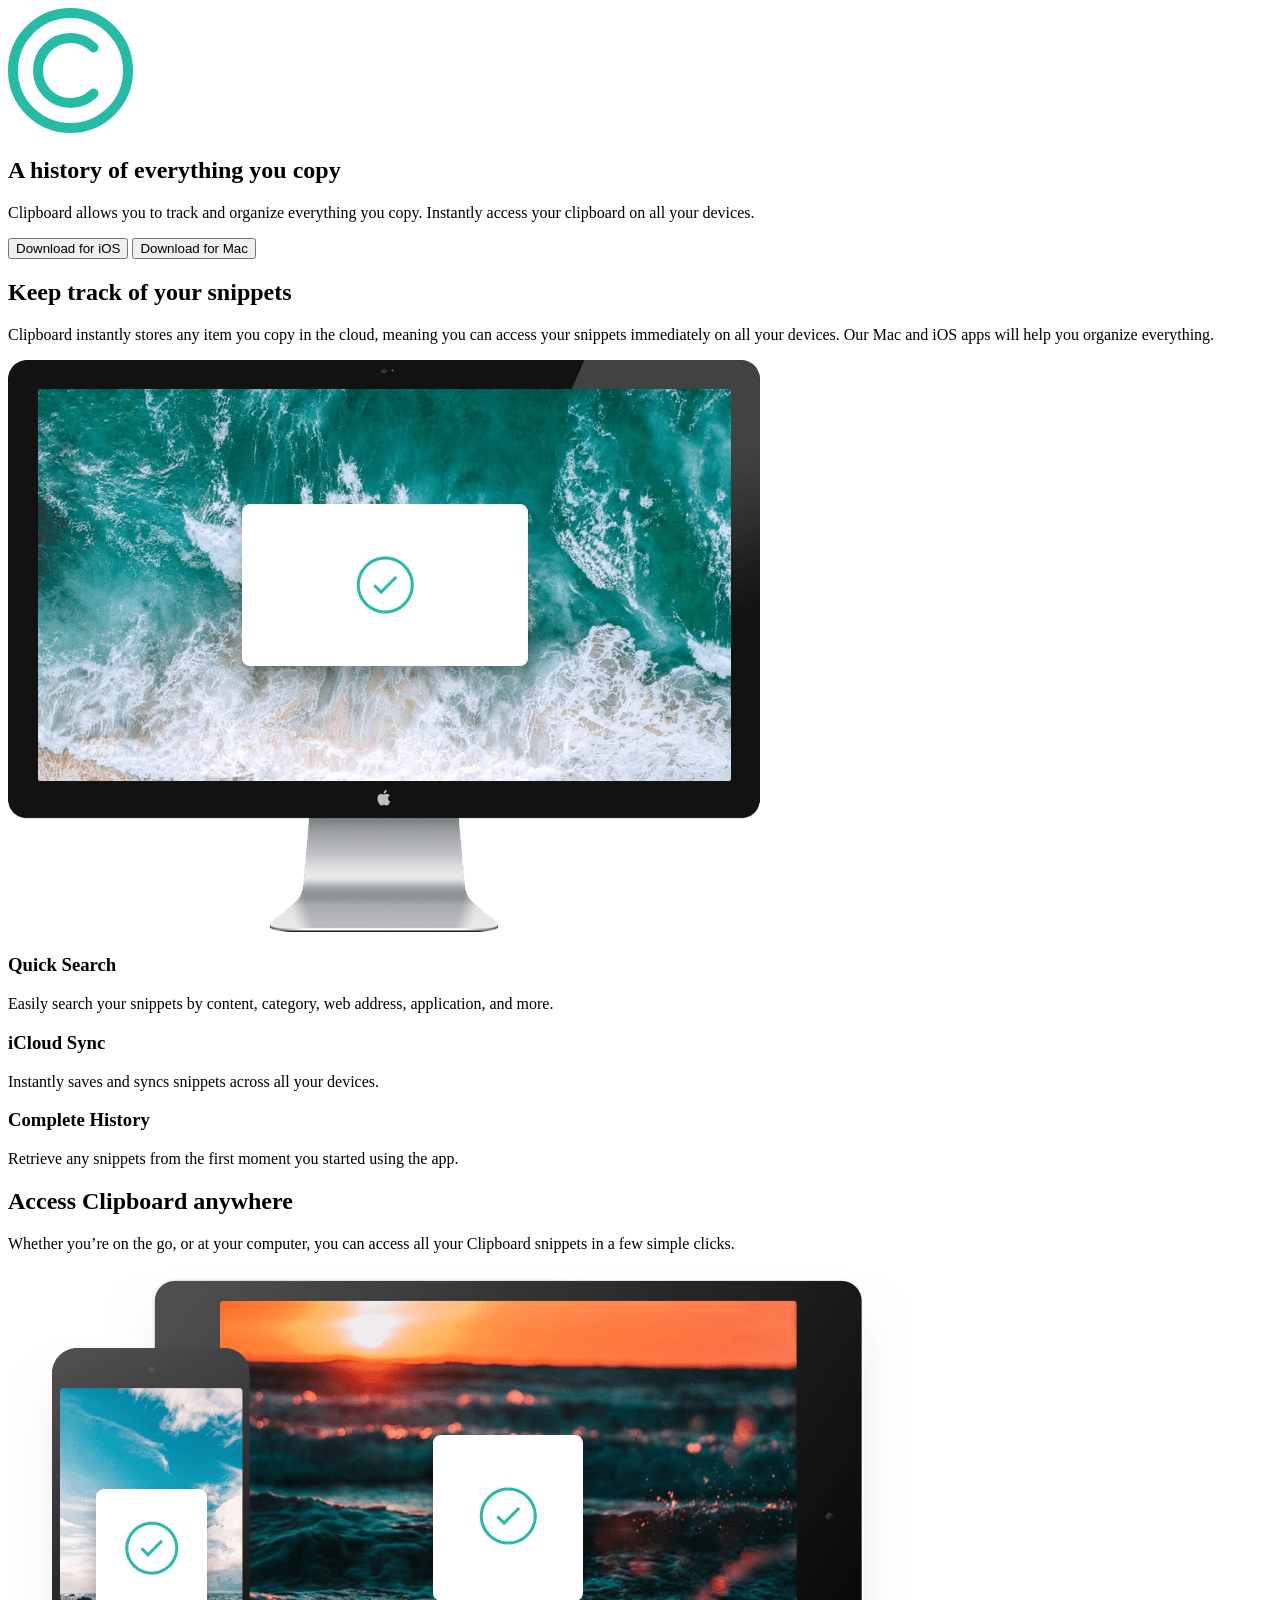
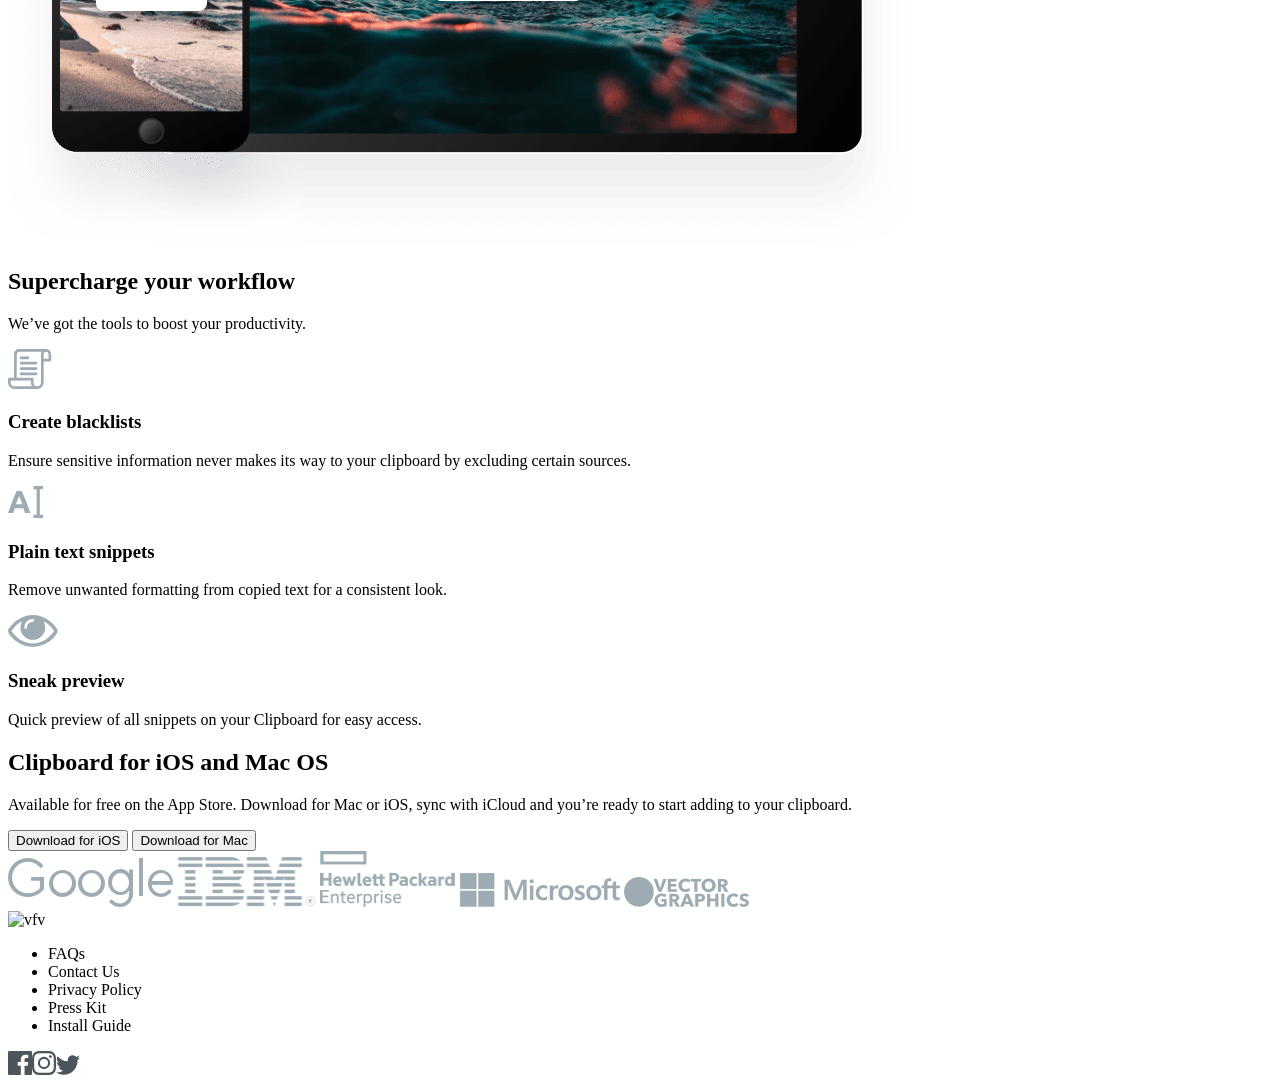
==== clipboard-landing-page-master/index.html @ 77a6a4b5 "html" ====
<!DOCTYPE html>
<html lang="en">
  <head>
    <meta charset="UTF-8" />
    <meta name="viewport" content="width=device-width, initial-scale=1.0" />
    <!-- displays site properly based on user's device -->
    <link rel="stylesheet" href="style.css" />
    <link
      rel="icon"
      type="image/png"
      sizes="32x32"
      href="./images/favicon-32x32.png"
    />

    <title>Frontend Mentor | Clipboard landing page</title>

    <!-- Feel free to remove these styles or customise in your own stylesheet 👍 -->
    <style>
      .attribution {
        font-size: 11px;
        text-align: center;
      }
      .attribution a {
        color: hsl(228, 45%, 44%);
      }
    </style>
  </head>
  <body>
    <section id="hero-section">
      <img src="./images/logo.svg" alt="logo" />
      <h1>A history of everything you copy</h1>
      <p>
        Clipboard allows you to track and organize everything you copy.
        Instantly access your clipboard on all your devices.
      </p>
      <div class="button-wrap">
        <button>Download for iOS</button>
        <button>Download for Mac</button>
      </div>
    </section>
    <section id="features">
      <div class="about">
        <h1>Keep track of your snippets</h1>
        <p>
          Clipboard instantly stores any item you copy in the cloud, meaning you
          can access your snippets immediately on all your devices. Our Mac and
          iOS apps will help you organize everything.
        </p>
      </div>
      <div class="features-info">
        <img src="./images/image-computer.png" alt="computer" />
        <div>
          <div class="feature-item">
            <h3>Quick Search</h3>
            <p>
              Easily search your snippets by content, category, web address,
              application, and more.
            </p>
          </div>
          <div class="feature-item">
            <h3>iCloud Sync</h3>
            <p>Instantly saves and syncs snippets across all your devices.</p>
          </div>
          <div class="feature-item">
            <h3>Complete History</h3>
            <p>
              Retrieve any snippets from the first moment you started using the
              app.
            </p>
          </div>
        </div>
      </div>
    </section>

    <section id="benefits">
      <div class="info">
        <h1>Access Clipboard anywhere</h1>
        <p>
          Whether you’re on the go, or at your computer, you can access all your
          Clipboard snippets in a few simple clicks.
        </p>
        <img src="./images/image-devices.png" alt="device" />
      </div>
      <div class="info">
        <h1>Supercharge your workflow</h1>
        <p>We’ve got the tools to boost your productivity.</p>
      </div>
      <div class="grid-col-3">
        <div class="benefit-item">
          <img src="./images/icon-blacklist.svg" alt="blacklists" />
          <h3>Create blacklists</h3>
          <p>
            Ensure sensitive information never makes its way to your clipboard
            by excluding certain sources.
          </p>
        </div>
        <div class="benefit-item">
          <img src="./images/icon-text.svg" alt="text" />
          <h3>Plain text snippets</h3>
          <p>
            Remove unwanted formatting from copied text for a consistent look.
          </p>
        </div>
        <div class="benefit-item">
          <img src="./images/icon-preview.svg" alt="preview" />
          <h3>Sneak preview</h3>
          <p>
            Quick preview of all snippets on your Clipboard for easy access.
          </p>
        </div>
      </div>
    </section>

    <section id="cta">
      <h1>Clipboard for iOS and Mac OS</h1>
      <p>
        Available for free on the App Store. Download for Mac or iOS, sync with
        iCloud and you’re ready to start adding to your clipboard.
      </p>
      <div class="button-wrap">
        <button>Download for iOS</button>
        <button>Download for Mac</button>
      </div>
    </section>
    <section id="logo">
      <img src="./images/logo-google.png" alt="logo-google" />
      <img src="./images/logo-ibm.png" alt="ibm" />
      <img src="./images/logo-hp.png" alt="hp" />
      <img src="./images/logo-microsoft.png" alt="dd" />
      <img src="./images/logo-vector-graphics.png" alt="ff" />
    </section>

    <footer>
      <img src="./images/logo" alt="vfv" />
      <ul>
        <li>FAQs</li>
        <li>Contact Us</li>
        <li>Privacy Policy</li>
        <li>Press Kit</li>
        <li>Install Guide</li>
      </ul>
      <div>
        <img src="./images/icon-facebook.svg" alt="fb" /><img
          src="./images/icon-instagram.svg"
          alt="inst"
        /><img src="./images/icon-twitter.svg" alt="icon-twitter" />
      </div>
    </footer>
  </body>
</html>
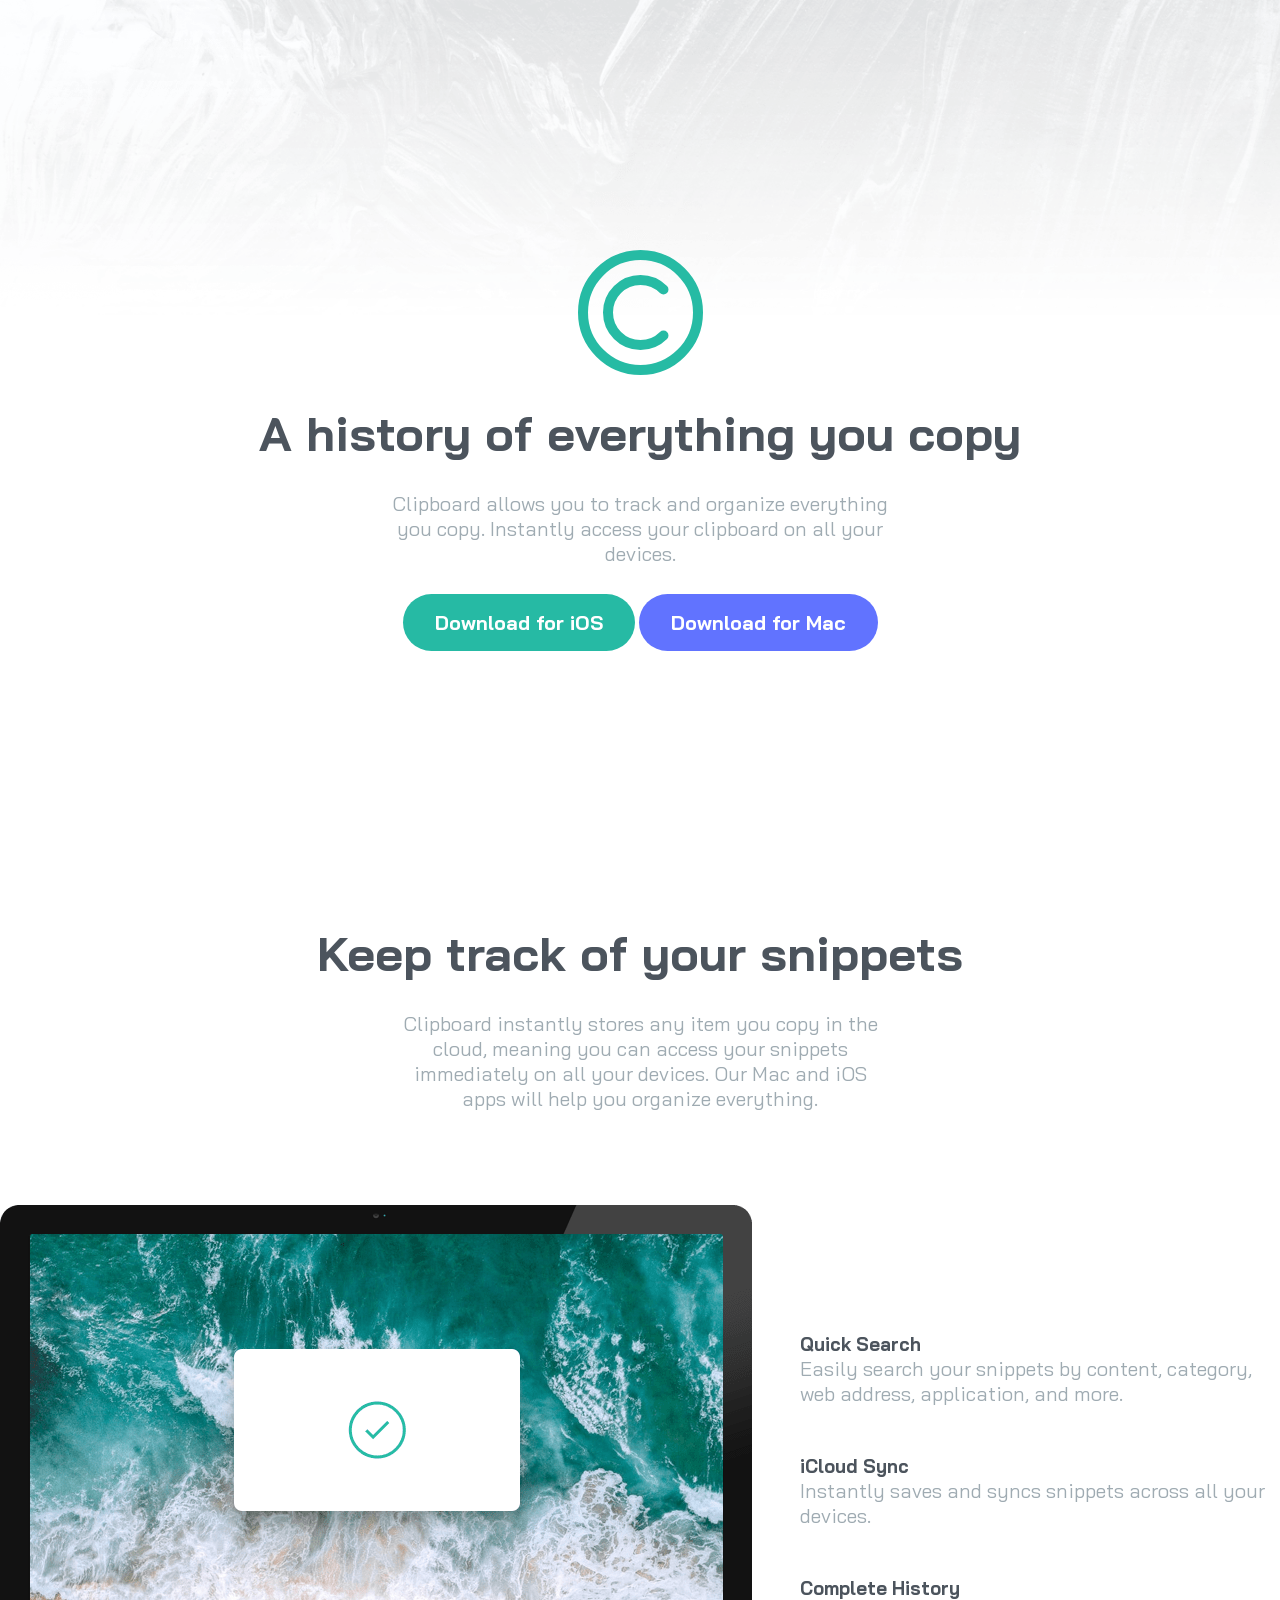
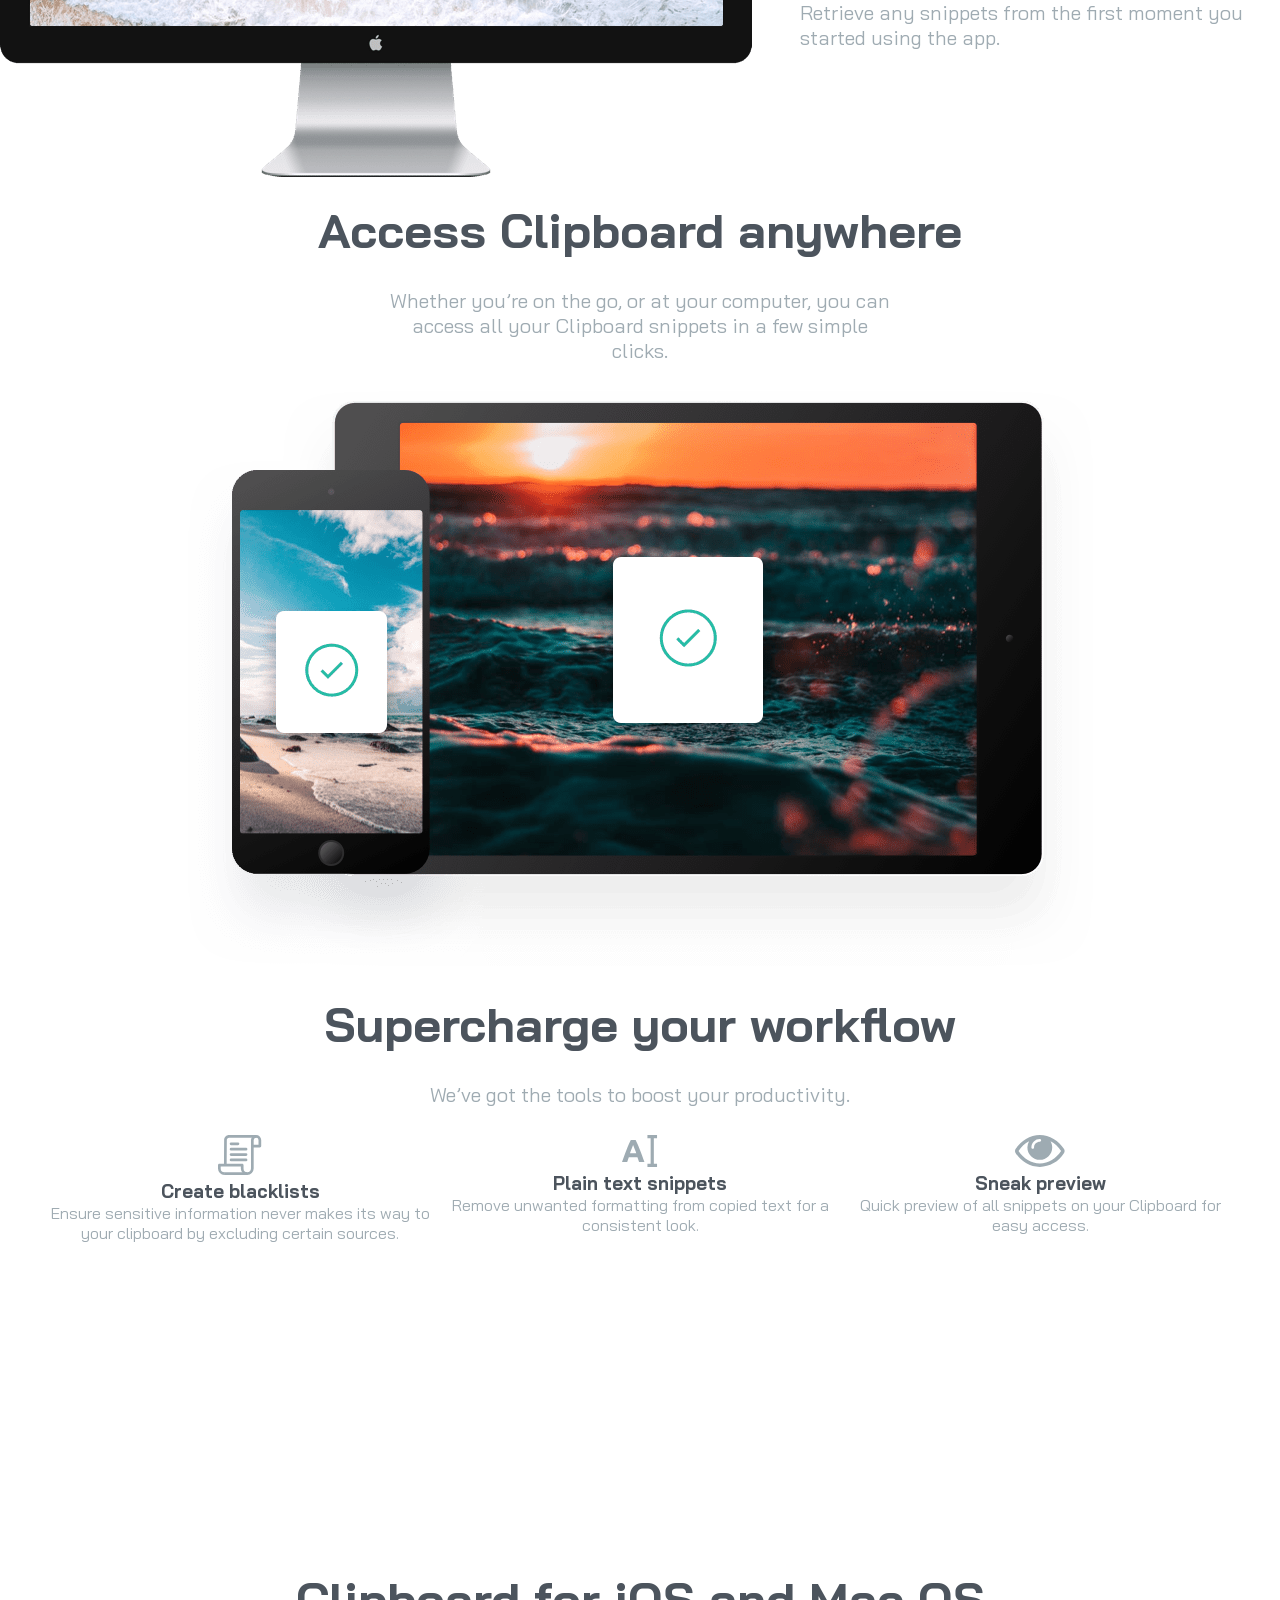
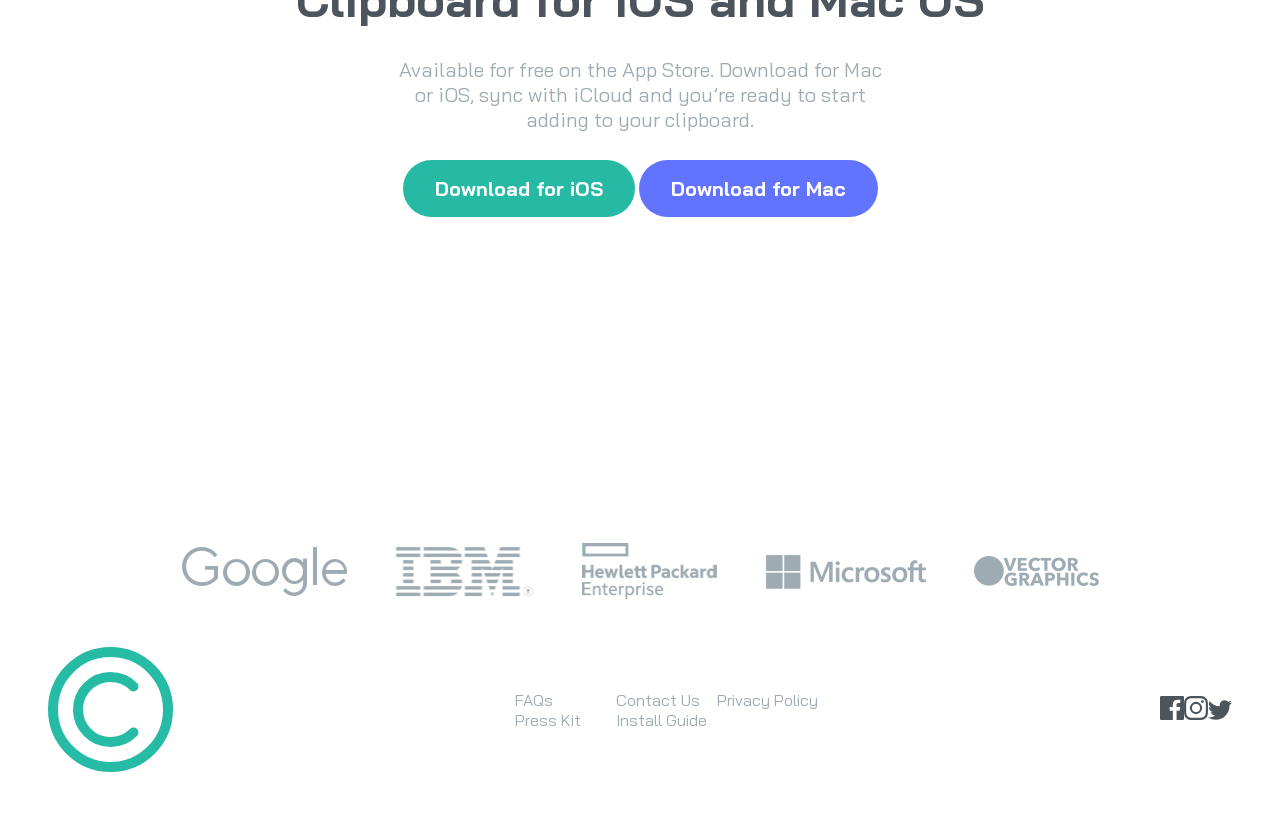
==== commit e1fabcd0: "css" ====
--- a/clipboard-landing-page-master/index.html
+++ b/clipboard-landing-page-master/index.html
@@ -26,7 +26,7 @@
     </style>
   </head>
   <body>
-    <section id="hero-section">
+    <section id="hero-section" class="center">
       <img src="./images/logo.svg" alt="logo" />
       <h1>A history of everything you copy</h1>
       <p>
@@ -34,12 +34,12 @@
         Instantly access your clipboard on all your devices.
       </p>
       <div class="button-wrap">
-        <button>Download for iOS</button>
-        <button>Download for Mac</button>
+        <button class="btn-green">Download for iOS</button>
+        <button class="btn-blue">Download for Mac</button>
       </div>
     </section>
-    <section id="features">
-      <div class="about">
+    <section id="features" class="gap-3">
+      <div class="about center">
         <h1>Keep track of your snippets</h1>
         <p>
           Clipboard instantly stores any item you copy in the cloud, meaning you
@@ -47,9 +47,9 @@
           iOS apps will help you organize everything.
         </p>
       </div>
-      <div class="features-info">
+      <div class="features-info flex">
         <img src="./images/image-computer.png" alt="computer" />
-        <div>
+        <div class="gap-3">
           <div class="feature-item">
             <h3>Quick Search</h3>
             <p>
@@ -72,8 +72,8 @@
       </div>
     </section>
 
-    <section id="benefits">
-      <div class="info">
+    <section id="benefits" class="center">
+      <div class="info center">
         <h1>Access Clipboard anywhere</h1>
         <p>
           Whether you’re on the go, or at your computer, you can access all your
@@ -81,7 +81,7 @@
         </p>
         <img src="./images/image-devices.png" alt="device" />
       </div>
-      <div class="info">
+      <div class="info center">
         <h1>Supercharge your workflow</h1>
         <p>We’ve got the tools to boost your productivity.</p>
       </div>
@@ -89,7 +89,7 @@
         <div class="benefit-item">
           <img src="./images/icon-blacklist.svg" alt="blacklists" />
           <h3>Create blacklists</h3>
-          <p>
+          <p class="small-text">
             Ensure sensitive information never makes its way to your clipboard
             by excluding certain sources.
           </p>
@@ -97,42 +97,42 @@
         <div class="benefit-item">
           <img src="./images/icon-text.svg" alt="text" />
           <h3>Plain text snippets</h3>
-          <p>
+          <p class="small-text">
             Remove unwanted formatting from copied text for a consistent look.
           </p>
         </div>
         <div class="benefit-item">
           <img src="./images/icon-preview.svg" alt="preview" />
           <h3>Sneak preview</h3>
-          <p>
+          <p class="small-text">
             Quick preview of all snippets on your Clipboard for easy access.
           </p>
         </div>
       </div>
     </section>
 
-    <section id="cta">
+    <section id="cta" class="center">
       <h1>Clipboard for iOS and Mac OS</h1>
       <p>
         Available for free on the App Store. Download for Mac or iOS, sync with
         iCloud and you’re ready to start adding to your clipboard.
       </p>
       <div class="button-wrap">
-        <button>Download for iOS</button>
-        <button>Download for Mac</button>
+        <button class="btn-green">Download for iOS</button>
+        <button class="btn-blue">Download for Mac</button>
       </div>
     </section>
-    <section id="logo">
+    <div id="logo" class="flex center-hr">
       <img src="./images/logo-google.png" alt="logo-google" />
       <img src="./images/logo-ibm.png" alt="ibm" />
       <img src="./images/logo-hp.png" alt="hp" />
       <img src="./images/logo-microsoft.png" alt="dd" />
       <img src="./images/logo-vector-graphics.png" alt="ff" />
-    </section>
+    </div>
 
-    <footer>
-      <img src="./images/logo" alt="vfv" />
-      <ul>
+    <footer class="flex justify-between">
+      <img src="./images/logo.svg" alt="vfv" />
+      <ul class="grid-col-3">
         <li>FAQs</li>
         <li>Contact Us</li>
         <li>Privacy Policy</li>
--- a/clipboard-landing-page-master/style.css
+++ b/clipboard-landing-page-master/style.css
@@ -0,0 +1,85 @@
+@import url('https://fonts.googleapis.com/css2?family=Bai+Jamjuree:ital,wght@0,200;0,300;0,400;0,500;0,600;0,700;1,200;1,300;1,400;1,500;1,600;1,700&display=swap');
+*{
+    font-family: "Bai Jamjuree", sans-serif;
+    margin: 0;
+    padding: 0;
+    max-width: 100%;
+}
+:root{
+--Green: hsl(171, 66%, 44%);
+--Blue: hsl(233, 100%, 69%);
+--Gray-700: hsl(210, 10%, 33%);
+--Gray-500: hsl(201, 11%, 66%);
+}
+body{
+
+    background-image: url(./images/bg-header-desktop.png);
+    background-repeat: no-repeat;
+    background-size: 100%;
+
+
+}   
+p{
+    color: var(--Gray-500);
+    max-width: 500px;
+    font-size: 20px;
+}
+h1{
+    font-size: 48px;
+}
+h1, h2, h3{
+    color: var(--Gray-700);
+}
+section{
+    min-height: 100vh;
+}
+button{
+    border: none;
+    padding: 1rem 2rem;
+    border-radius: 999px;
+    color: white;
+    font-size: 20px;
+    font-weight: bold;
+}
+.btn-green{
+    background-color: var(--Green);
+}
+.btn-blue{
+    background-color: var(--Blue);
+}
+.center{
+    display: flex;
+    align-items: center;
+    flex-direction: column;
+    justify-content: center;
+    text-align: center;
+    gap: 28px;
+}
+.flex{
+    display: flex; 
+    gap: 3rem;
+    align-items: center;
+}
+.gap-3{
+    display: grid;
+    gap: 3rem;
+}
+.grid-col-3{
+    display: grid;
+    grid-template-columns: repeat(3, 1fr);
+}
+.small-text{
+    font-size: 16px;
+    max-width: 400px;
+}
+.center-hr{
+    justify-content: center;
+}*
+ul{
+    list-style: none;
+    color: var(--Gray-500);
+}
+.justify-between{
+    justify-content: space-between;
+    padding: 3rem;
+}
